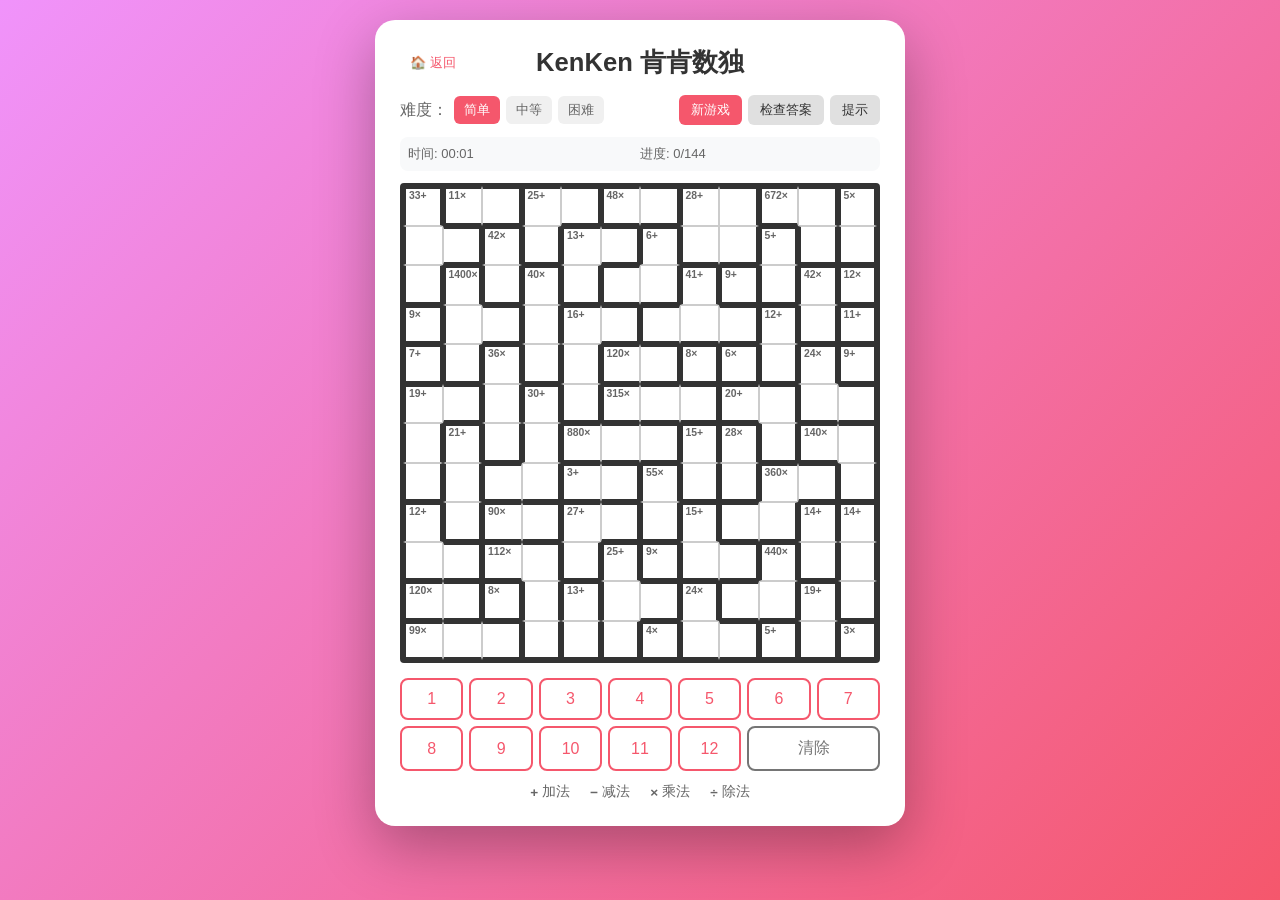
==== kenken.html @ 96ac4629 "feat: 初始化数学小游戏合集 包含四个数学小游戏： - 数独 (Sudoku) - 经典 9x9 数独 - 加减法练习 - 5x5 算式填空 - KenKen - 12x12 区域运算游戏 - C" ====
<!DOCTYPE html>
<html lang="zh-CN">
<head>
    <meta charset="UTF-8">
    <meta name="viewport" content="width=device-width, initial-scale=1.0">
    <title>KenKen 肯肯数独</title>
    <link rel="stylesheet" href="css/kenken.css">
</head>
<body>
    <div class="container">
        <div class="header-row">
            <a href="home.html" class="back-btn">🏠 返回</a>
            <h1>KenKen 肯肯数独</h1>
        </div>

        <!-- 控制面板 -->
        <div class="controls">
            <div class="difficulty">
                <label>难度：</label>
                <button class="btn btn-difficulty active" data-difficulty="easy">简单</button>
                <button class="btn btn-difficulty" data-difficulty="medium">中等</button>
                <button class="btn btn-difficulty" data-difficulty="hard">困难</button>
            </div>
            <div class="actions">
                <button class="btn btn-primary" id="newGame">新游戏</button>
                <button class="btn btn-secondary" id="checkBtn">检查答案</button>
                <button class="btn btn-secondary" id="hintBtn">提示</button>
            </div>
        </div>

        <!-- 游戏信息 -->
        <div class="game-info">
            <span id="timer">时间: 00:00</span>
            <span id="progress">进度: 0/144</span>
            <span id="status"></span>
        </div>

        <!-- KenKen 网格 -->
        <div class="kenken-board" id="board">
            <!-- 12x12 网格将由 JavaScript 动态生成 -->
        </div>

        <!-- 数字选择面板 -->
        <div class="number-pad" id="numberPad">
            <button class="num-btn" data-num="1">1</button>
            <button class="num-btn" data-num="2">2</button>
            <button class="num-btn" data-num="3">3</button>
            <button class="num-btn" data-num="4">4</button>
            <button class="num-btn" data-num="5">5</button>
            <button class="num-btn" data-num="6">6</button>
            <button class="num-btn" data-num="7">7</button>
            <button class="num-btn" data-num="8">8</button>
            <button class="num-btn" data-num="9">9</button>
            <button class="num-btn" data-num="10">10</button>
            <button class="num-btn" data-num="11">11</button>
            <button class="num-btn" data-num="12">12</button>
            <button class="num-btn clear" data-num="0">清除</button>
        </div>

        <!-- 运算符说明 -->
        <div class="operators-info">
            <span class="op-info"><strong>+</strong> 加法</span>
            <span class="op-info"><strong>−</strong> 减法</span>
            <span class="op-info"><strong>×</strong> 乘法</span>
            <span class="op-info"><strong>÷</strong> 除法</span>
        </div>
    </div>

    <script src="js/kenken.js"></script>
</body>
</html>
---- css/kenken.css ----
/* 基础样式 */
* {
    margin: 0;
    padding: 0;
    box-sizing: border-box;
}

body {
    font-family: 'Segoe UI', 'PingFang SC', 'Microsoft YaHei', sans-serif;
    background: linear-gradient(135deg, #f093fb 0%, #f5576c 100%);
    min-height: 100vh;
    display: flex;
    justify-content: center;
    align-items: flex-start;
    padding: 20px;
}

.container {
    background: white;
    border-radius: 20px;
    padding: 25px;
    box-shadow: 0 20px 60px rgba(0, 0, 0, 0.3);
    text-align: center;
    max-width: 100%;
    overflow-x: auto;
}

.header-row {
    display: flex;
    align-items: center;
    justify-content: center;
    margin-bottom: 15px;
    position: relative;
}

.back-btn {
    position: absolute;
    left: 0;
    text-decoration: none;
    color: #f5576c;
    font-size: 13px;
    padding: 5px 10px;
    border-radius: 6px;
    transition: all 0.3s ease;
}

.back-btn:hover {
    background: #f5576c;
    color: white;
}

h1 {
    color: #333;
    margin-bottom: 0;
    font-size: 1.6rem;
}

/* 控制面板 */
.controls {
    display: flex;
    flex-wrap: wrap;
    justify-content: space-between;
    align-items: center;
    margin-bottom: 12px;
    gap: 10px;
}

.difficulty {
    display: flex;
    align-items: center;
    gap: 6px;
}

.difficulty label {
    color: #666;
    font-weight: 500;
}

.actions {
    display: flex;
    gap: 6px;
}

/* 按钮样式 */
.btn {
    padding: 6px 12px;
    border: none;
    border-radius: 6px;
    cursor: pointer;
    font-size: 13px;
    transition: all 0.3s ease;
}

.btn-primary {
    background: #f5576c;
    color: white;
}

.btn-primary:hover {
    background: #e04858;
}

.btn-secondary {
    background: #e0e0e0;
    color: #333;
}

.btn-secondary:hover {
    background: #d0d0d0;
}

.btn-difficulty {
    background: #f0f0f0;
    color: #666;
    padding: 5px 10px;
}

.btn-difficulty:hover {
    background: #e0e0e0;
}

.btn-difficulty.active {
    background: #f5576c;
    color: white;
}

/* 游戏信息 */
.game-info {
    display: flex;
    justify-content: space-between;
    margin-bottom: 12px;
    padding: 8px;
    background: #f8f9fa;
    border-radius: 8px;
    color: #666;
    font-size: 13px;
    gap: 8px;
}

#status {
    color: #f5576c;
    font-weight: 500;
}

/* KenKen 网格 */
.kenken-board {
    display: grid;
    grid-template-columns: repeat(12, 1fr);
    grid-template-rows: repeat(12, 1fr);
    width: 480px;
    height: 480px;
    margin: 0 auto 15px;
    border: 3px solid #333;
    border-radius: 4px;
    background: white;
}

.cell {
    display: flex;
    flex-direction: column;
    justify-content: center;
    align-items: center;
    font-size: 1.1rem;
    font-weight: 500;
    cursor: pointer;
    border: 1px solid #ccc;
    transition: background-color 0.15s ease;
    position: relative;
    background: white;
}

/* 区域目标提示（左上角） */
.cell .cage-target {
    position: absolute;
    top: 2px;
    left: 3px;
    font-size: 0.65rem;
    font-weight: bold;
    color: #666;
    line-height: 1;
}

/* 单元格状态 */
.cell.selected {
    background: #fff3e0;
}

.cell.highlighted {
    background: #fce4ec;
}

.cell.conflict {
    background: #ffcdd2;
    color: #c62828;
}

.cell.correct {
    background: #c8e6c9;
}

.cell:hover:not(.correct):not(.conflict) {
    background: #f5f5f5;
}

/* 数字显示 */
.cell .value {
    font-size: 1.1rem;
    font-weight: 600;
    color: #333;
}

/* 数字选择面板 */
.number-pad {
    display: grid;
    grid-template-columns: repeat(7, 1fr);
    gap: 6px;
    max-width: 480px;
    margin: 0 auto 12px;
}

.num-btn {
    padding: 10px 5px;
    font-size: 1rem;
    font-weight: 500;
    border: 2px solid #f5576c;
    border-radius: 8px;
    background: white;
    color: #f5576c;
    cursor: pointer;
    transition: all 0.2s ease;
}

.num-btn:hover {
    background: #f5576c;
    color: white;
}

.num-btn.clear {
    border-color: #757575;
    color: #757575;
    grid-column: span 2;
}

.num-btn.clear:hover {
    background: #757575;
    color: white;
}

/* 运算符说明 */
.operators-info {
    display: flex;
    justify-content: center;
    gap: 20px;
    color: #666;
    font-size: 0.85rem;
}

.op-info {
    display: flex;
    align-items: center;
    gap: 4px;
}

/* 区域边框样式 - 通过 JS 动态添加 */
.cell[data-border-top="true"] {
    border-top: 3px solid #333;
}

.cell[data-border-right="true"] {
    border-right: 3px solid #333;
}

.cell[data-border-bottom="true"] {
    border-bottom: 3px solid #333;
}

.cell[data-border-left="true"] {
    border-left: 3px solid #333;
}

/* 响应式设计 */
@media (max-width: 520px) {
    .container {
        padding: 15px;
    }

    .kenken-board {
        width: 340px;
        height: 340px;
    }

    .cell {
        font-size: 0.9rem;
    }

    .cell .cage-target {
        font-size: 0.55rem;
    }

    .cell .value {
        font-size: 0.9rem;
    }

    .controls {
        flex-direction: column;
        align-items: flex-start;
    }

    .number-pad {
        grid-template-columns: repeat(7, 1fr);
        max-width: 340px;
    }

    .num-btn {
        padding: 8px 4px;
        font-size: 0.85rem;
    }
}

/* 完成动画 */
@keyframes celebrate {
    0%, 100% { transform: scale(1); }
    50% { transform: scale(1.02); }
}

.celebrate {
    animation: celebrate 0.5s ease-in-out 3;
}
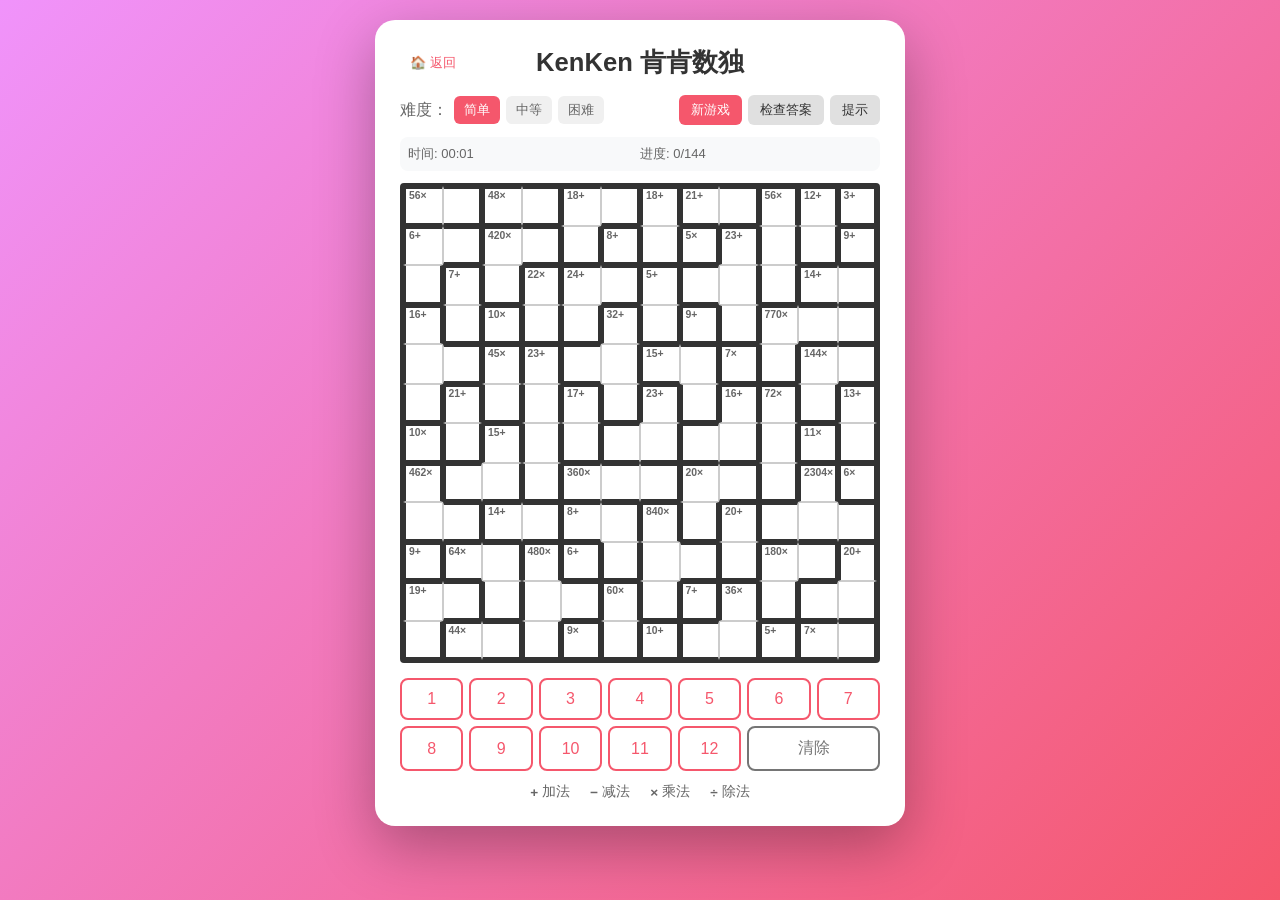
==== commit 4be7252c: "refactor: 将 home.html 改为 index.html 作为首页 - 重命名 index.html -> sudoku.html（数独游戏） - 重命名 home.html -> in" ====
--- a/kenken.html
+++ b/kenken.html
@@ -9,7 +9,7 @@
 <body>
     <div class="container">
         <div class="header-row">
-            <a href="home.html" class="back-btn">🏠 返回</a>
+            <a href="index.html" class="back-btn">🏠 返回</a>
             <h1>KenKen 肯肯数独</h1>
         </div>
 
